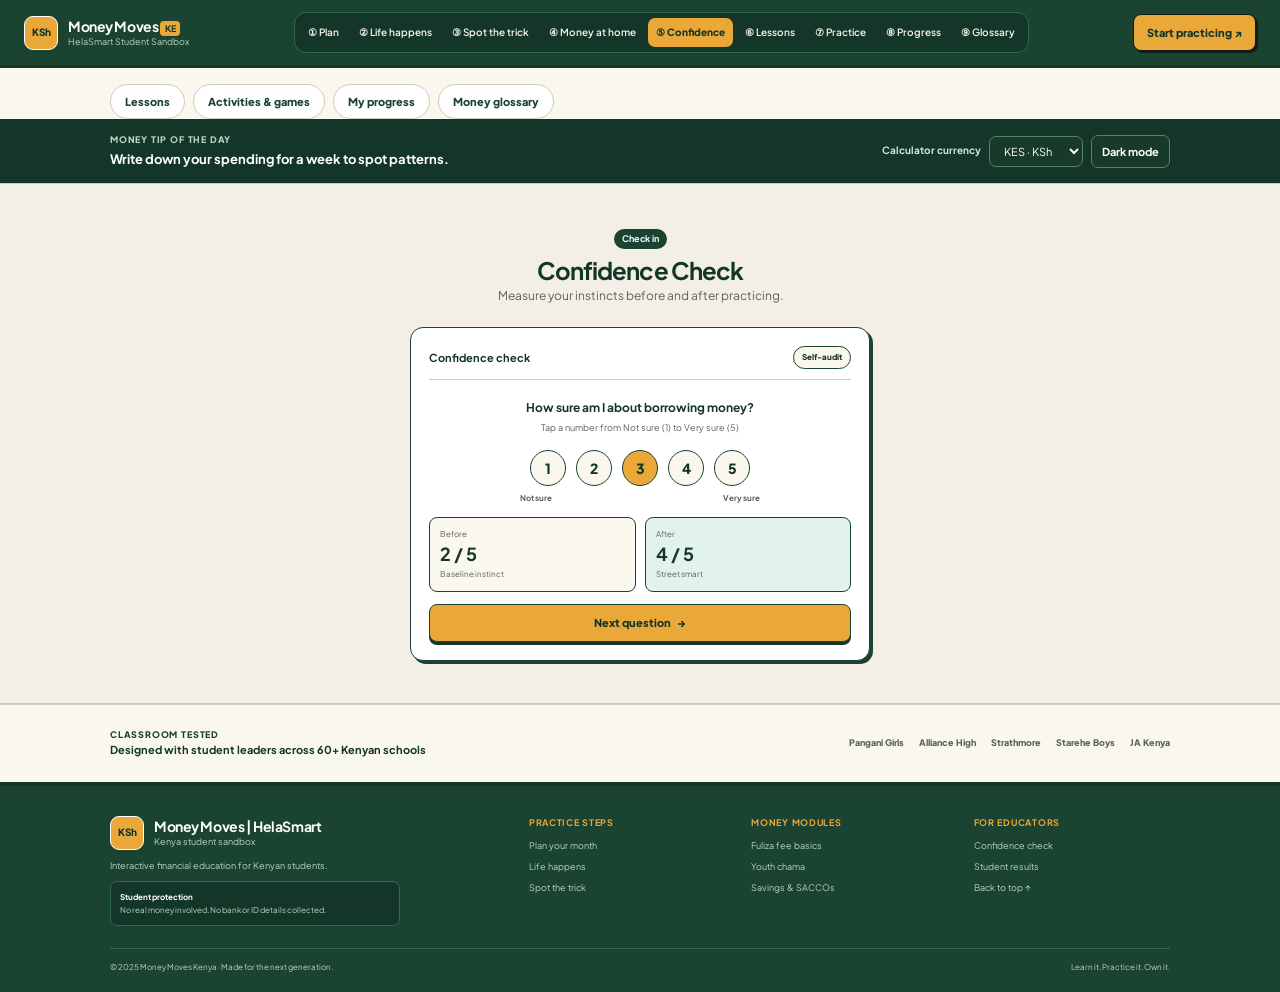
==== confidence.html @ cc59ba3f "Create dedicated Money Moves topic pages" ====
<!doctype html>
<html lang="en">
<head>
  <meta charset="utf-8">
  <meta name="viewport" content="width=device-width, initial-scale=1">
  <meta name="theme-color" content="#1b4332">
  <meta name="description" content="Practice real-life money choices in this friendly Kenyan student financial literacy sandbox.">
  <title>Confidence check | Money Moves Kenya</title>
  <link rel="preconnect" href="https://fonts.googleapis.com">
  <link rel="preconnect" href="https://fonts.gstatic.com" crossorigin>
  <link href="https://fonts.googleapis.com/css2?family=Plus+Jakarta+Sans:wght@400;500;600;700;800&display=swap" rel="stylesheet">
  <link rel="stylesheet" href="style.css">
  <script src="script.js" defer></script>
  <script src="learning.js" defer></script>
</head>
<body>
  <header class="site-header">
    <a class="brand" href="#top" aria-label="Money Moves home">
      <span class="brand-mark" aria-hidden="true">KSh</span>
      <span class="brand-copy"><strong>Money Moves <span class="country-tag">KE</span></strong><small>HelaSmart Student Sandbox</small></span>
    </a>
    <nav class="desktop-nav" aria-label="Main navigation">
      <a href="#plan-section">① Plan</a><a href="#life-happens">② Life happens</a><a href="#spot-the-trick">③ Spot the trick</a><a href="#money-at-home">④ Money at home</a><a href="#confidence-check">⑤ Confidence</a><a href="#learning-hub">⑥ Lessons</a><a href="#activities">⑦ Practice</a><a href="#progress-dashboard">⑧ Progress</a><a href="#glossary">⑨ Glossary</a>
    </nav>
    <a class="header-cta" href="#plan-section">Start practicing <span aria-hidden="true">↗</span></a>
  </header>

  <main id="top">
    <section class="hero section-shell">
      <div class="eyebrow"><span class="status-dot"></span> Money Moves · Kenya High School Edition</div>
      <h1>Learn money by practicing real <span>Kenyan situations.</span></h1>
      <p>No real money. No signup. Just street-tested financial instincts for Kenyan students.</p>
      <div class="quick-links">
        <a class="quick-link active" href="#plan-section"><span class="quick-icon">▤</span>Plan your month</a>
        <a class="quick-link" href="#life-happens"><span class="quick-icon">◉</span>Play a story</a>
        <a class="quick-link" href="#spot-the-trick"><span class="quick-icon">⌕</span>Spot the trick</a>
        <a class="quick-link" href="#money-at-home"><span class="quick-icon">⌂</span>Money at home</a>
        <a class="quick-link" href="#confidence-check"><span class="quick-icon">✓</span>Confidence check</a>
      </div>
      <p class="hero-footnote">Choose a topic to open its own page. Your learning tools are always one click away.</p>
    </section>

    <nav class="hub-nav" aria-label="Learning hub navigation"><a href="#learning-hub">Lessons</a><a href="#activities">Activities &amp; games</a><a href="#progress-dashboard">My progress</a><a href="#glossary">Money glossary</a></nav>
    <section class="learning-tools" aria-label="Learning tools">
      <div class="learning-tools-inner"><div class="daily-tip"><span class="kicker">Money tip of the day</span><strong id="daily-tip-text">A small plan today can make a surprise expense easier tomorrow.</strong></div><div class="tool-controls"><label for="currency-select">Calculator currency</label><select id="currency-select" aria-label="Calculator currency"><option value="KES">KES · KSh</option><option value="USD">USD · $</option><option value="EUR">EUR · €</option><option value="GBP">GBP · £</option><option value="TZS">TZS · TSh</option><option value="UGX">UGX · USh</option></select><button class="theme-toggle" id="theme-toggle" type="button" aria-pressed="false">Dark mode</button></div></div>
    </section>

    <section class="content-section" id="plan-section">
      <div class="section-wrap">
        <div class="section-heading split-heading"><div><span class="step-label">Step 1 &amp; 2</span><span class="kicker">Plan your month</span><h2>My Money Plan</h2><p>Split your starting cash before the month gets crazy.</p></div><span class="context-chip">Realistic Nairobi student pocket allowance</span></div>
        <div class="two-column">
          <div class="card budget-card">
            <div class="money-total"><div><label for="allowance">Step 1: My money</label><strong id="pocket-money-display">KSh 1,500</strong></div><span>Term pocket allowance</span></div>
            <div class="slider-heading"><strong>Step 2: Split it</strong><span>Adjust your Kenyan spend</span></div>
            <div class="budget-sliders">
              <div class="slider-row"><label for="slider-airtime">Airtime &amp; data <output id="val-airtime">KSh 300</output></label><input id="slider-airtime" data-label="airtime" type="range" min="50" max="600" step="50" value="300"></div>
              <div class="slider-row"><label for="slider-transport">Transport (matatu) <output id="val-transport">KSh 400</output></label><input id="slider-transport" data-label="transport" type="range" min="100" max="700" step="50" value="400"></div>
              <div class="slider-row"><label for="slider-food">Food &amp; tuckshop <output id="val-food">KSh 350</output></label><input id="slider-food" data-label="food" type="range" min="100" max="600" step="50" value="350"></div>
              <div class="slider-row savings-row"><label for="slider-savings">Savings (don't touch) <output id="val-savings">KSh 150</output></label><input id="slider-savings" data-label="savings" type="range" min="50" max="500" step="50" value="150"></div>
              <div class="slider-row"><label for="slider-giving">Giving &amp; sadaka <output id="val-giving">KSh 100</output></label><input id="slider-giving" data-label="giving" type="range" min="0" max="300" step="25" value="100"></div>
              <div class="slider-row"><label for="slider-wants">Wants &amp; squad chill <output id="val-wants">KSh 0</output></label><input id="slider-wants" data-label="wants" type="range" min="0" max="400" step="50" value="0"></div>
            </div>
            <div class="budget-footer"><div class="budget-summary"><span>Left unallocated</span><strong id="budget-left-pill" aria-live="polite">Left: KSh 200</strong></div><div class="progress-track" role="progressbar" aria-label="Pocket money allocated" aria-valuemin="0" aria-valuemax="100" aria-valuenow="87"><span id="budget-progress-bar"></span></div><a class="button button-primary full-width" href="#life-happens">Start the month <span aria-hidden="true">→</span></a></div>
          </div>
          <aside class="side-notes"><div class="note-card"><h3>Why students crash in week 3</h3><p>Matatu fare hikes, school surprises, and small mobile money fees can throw off your plans.</p><div class="rule-box"><strong>The 50 / 30 / 20 student rule</strong><p>50% needs · 30% wants · 20% savings</p></div></div><div class="alert-note"><strong>Reality check</strong><p>If your buffer reaches KSh 0, a lost ID or group project printout could mean borrowing from friends.</p></div></aside>
        </div>
      </div>
    </section>

    <section class="content-section section-tint" id="life-happens">
      <div class="section-wrap"><div class="section-heading split-heading"><div><span class="step-label">Step 3</span><span class="kicker">Make a choice</span><h2>Life happens! Interactive story</h2><p>Pick one and see how your budget changes.</p></div><span class="context-chip"><span class="status-dot"></span> Interactive branching scenario</span></div>
        <div class="two-column story-layout"><div class="card story-card"><div class="card-topline"><strong>Life happens!</strong><span class="mini-pill">Week 2 of term</span></div><div class="scenario"><span class="kicker">Sudden dilemma</span><p>“A friend asks to borrow KSh 300 for an urgent canteen bill.”</p></div><div class="choice-list"><button class="choice-button" data-choice="lend">Lend it from your pocket <span>→</span></button><button class="choice-button" data-choice="say_no">Say no and set a boundary <span>→</span></button><button class="choice-button" data-choice="fuliza">Borrow to lend it (Fuliza) <span>→</span></button></div><div class="budget-meter"><div><span>Budget left</span><strong id="dilemma-budget-txt">KSh 1,200</strong></div><div class="progress-track"><span id="dilemma-bar"></span></div><small>Choose an option to test the consequences.</small></div></div>
          <div class="story-side"><div class="card consequence-card" aria-live="polite"><h3 id="consequence-title">See what each choice costs</h3><p id="consequence-text">Tap one of the options to explore the financial and social reality of your choice.</p><div class="dashed-note"><strong>Kenyan reality breakdown</strong><p id="cost-details">Think about how lending affects your own plan, and whether borrowing could add fees.</p></div><div class="score-line"><span>Street wisdom score</span><strong id="choice-badge">Pending decision</strong></div></div><div class="case-note"><span class="kicker">Next case study · Form 4</span><p>Brian needs KSh 2,000 by Friday for revision mock books.</p><div class="tag-grid"><span>Fuliza overdraft</span><span>Digital loan app</span><span>Ask a friend</span><span class="tag-good">Ask the chama</span></div></div></div>
        </div>
      </div>
    </section>

    <section class="content-section" id="results"><div class="section-wrap narrow-wrap"><div class="section-heading centered"><span class="step-label">Keep going</span><h2>My Results</h2><p>Here is how your simulation month wrapped up.</p></div><div class="card results-card"><div class="saving-banner"><span class="kicker">End of month reserve</span><strong id="saved-total">You saved KSh 250</strong><small>Intact for a holiday or unexpected school gear!</small></div><div class="result-list"><div class="result-alert"><strong>⚠ Went over on transport</strong><span>+ KSh 100 spent</span></div><div class="result-tip">✦ Tip: Save first, then spend</div><div class="result-tip">✓ Tip: Check the cost before you borrow</div></div><button class="button button-primary full-width" id="try-again">Try again</button><a class="button button-secondary full-width" href="#spot-the-trick">Next: Spot the trick →</a></div></div></section>

    <section class="content-section section-tint" id="spot-the-trick"><div class="section-wrap narrow-wrap"><div class="section-heading centered"><span class="step-label">Stay sharp</span><h2>Spot the Trick</h2><p>Fake prizes and rogue loan messages can target anyone.</p></div><div class="card quiz-card"><div class="card-topline"><strong>Spot the trick</strong><span class="mini-pill dark-pill">Scam radar</span></div><div class="scenario scam-message"><span class="kicker">Incoming SMS / WhatsApp</span><p>“CONGRATULATIONS! You won KSh 50,000. Send KSh 500 facilitation fee to claim it.”</p></div><div class="binary-actions"><button class="button button-mint" data-scam-answer="real">Real</button><button class="button button-blush" data-scam-answer="fake">Fake</button></div><div class="dashed-note quiz-feedback" aria-live="polite"><strong>Red flags</strong><p id="scam-feedback-text">Legitimate promotions never ask you to send money first to receive a prize.</p></div><div class="score-line"><span>Radar proficiency</span><strong id="scam-score">Score: 3 / 5</strong></div></div></div></section>

    <section class="content-section" id="money-at-home"><div class="section-wrap narrow-wrap"><div class="section-heading centered"><span class="step-label">Learn together</span><h2>Money at Home</h2><p>Decode the financial tools Kenyan families use every day.</p></div><div class="card decoder-card"><div class="card-topline"><strong>Money at home</strong><span class="mini-pill green-pill">Knowledge vault</span></div><div class="decoder-tabs" role="tablist" aria-label="Money topics"><button class="decoder-tab active" role="tab" aria-selected="true" data-decoder="fuliza">Fuliza (overdraft)<span>⌄</span></button><button class="decoder-tab" role="tab" aria-selected="false" data-decoder="mpesa_go">M-Pesa Go (junior account)<span>›</span></button><button class="decoder-tab" role="tab" aria-selected="false" data-decoder="chama">Chama (table banking)<span>›</span></button><button class="decoder-tab" role="tab" aria-selected="false" data-decoder="sacco">SACCO (cooperative savings)<span>›</span></button></div><div class="dashed-note decoder-content" id="decoder-content" aria-live="polite"></div></div></div></section>

    <section class="content-section section-tint" id="confidence-check"><div class="section-wrap narrow-wrap"><div class="section-heading centered"><span class="step-label">Check in</span><h2>Confidence Check</h2><p>Measure your instincts before and after practicing.</p></div><div class="card confidence-card"><div class="card-topline"><strong>Confidence check</strong><span class="mini-pill">Self-audit</span></div><div class="confidence-prompt"><strong id="confidence-question">How sure am I about borrowing money?</strong><p>Tap a number from Not sure (1) to Very sure (5)</p></div><div class="confidence-scale" role="group" aria-label="Confidence from one to five"><div class="scale-buttons"> <button class="scale-button" data-confidence="1" aria-pressed="false">1</button><button class="scale-button" data-confidence="2" aria-pressed="false">2</button><button class="scale-button selected" data-confidence="3" aria-pressed="true">3</button><button class="scale-button" data-confidence="4" aria-pressed="false">4</button><button class="scale-button" data-confidence="5" aria-pressed="false">5</button></div><div class="scale-labels"><span>Not sure</span><span>Very sure</span></div></div><div class="score-cards"><div><span>Before</span><strong>2 / 5</strong><small>Baseline instinct</small></div><div class="after-score"><span>After</span><strong id="after-score">4 / 5</strong><small>Street smart</small></div></div><button class="button button-primary full-width" id="next-question">Next question <span aria-hidden="true">→</span></button></div></div></section>

    <section class="content-section learning-section" id="learning-hub"><div class="section-wrap"><div class="section-heading split-heading"><div><span class="step-label">Learn at your pace</span><span class="kicker">Interactive lessons</span><h2>Money Moves Learning Hub</h2><p>Short lessons, quick checks, and practical examples for everyday money choices.</p></div><span class="context-chip" id="lesson-completion-summary">0 of 9 lessons completed</span></div><div class="lesson-layout"><aside class="lesson-list" id="lesson-list" aria-label="Choose a lesson"></aside><div class="card lesson-player" id="lesson-player"><div class="lesson-player-top"><div><span class="kicker" id="lesson-category">Lesson 1</span><h3 id="lesson-title">Budgeting Basics</h3></div><span class="slide-counter" id="slide-counter">1 of 8</span></div><div class="progress-track lesson-progress" role="progressbar" aria-label="Lesson progress" aria-valuemin="0" aria-valuemax="100" aria-valuenow="12"><span id="lesson-progress-bar"></span></div><article class="lesson-slide" aria-live="polite"><span class="lesson-illustration" id="lesson-icon" aria-hidden="true">01</span><h4 id="slide-heading">Give every shilling a job</h4><p id="slide-copy"></p><div class="mini-question" id="mini-question" hidden><strong id="mini-question-text"></strong><div id="mini-question-options"></div><p id="mini-question-feedback" aria-live="polite"></p></div></article><div class="lesson-controls"><button class="button button-secondary" id="lesson-back" type="button">← Back</button><span class="keyboard-hint">Tip: arrow keys move slides</span><button class="button button-primary" id="lesson-next" type="button">Next →</button></div><div class="quiz-panel" id="lesson-quiz" hidden><span class="kicker">Lesson check</span><h4 id="quiz-title">Quick quiz</h4><div id="quiz-body"></div><button class="button button-primary full-width" id="quiz-retry" type="button" hidden>Try again</button></div></div></div></div></section>

    <section class="content-section section-tint" id="activities"><div class="section-wrap"><div class="section-heading split-heading"><div><span class="step-label">Practice by doing</span><span class="kicker">Activities &amp; games</span><h2>Make money concepts stick</h2><p>Try the tools, play through choices, and see how small decisions add up.</p></div><span class="context-chip" id="activity-count">0 activities finished</span></div><div class="activities-grid">
      <article class="card activity-card" data-activity="budget-builder"><div class="activity-heading"><span class="activity-icon">01</span><div><span class="kicker">Plan it</span><h3>Budget Builder</h3></div></div><label class="field-label" for="monthly-income">Monthly income</label><input class="text-field" id="monthly-income" type="number" min="0" max="100000000" value="30000" inputmode="decimal"><div class="builder-layout"><div class="builder-sliders"><label class="activity-range">Rent <output id="builder-rent-value"></output><input type="range" min="0" max="20000" step="500" value="10000" data-budget="rent"></label><label class="activity-range">Food <output id="builder-food-value"></output><input type="range" min="0" max="12000" step="250" value="6000" data-budget="food"></label><label class="activity-range">Transport <output id="builder-transport-value"></output><input type="range" min="0" max="8000" step="250" value="3000" data-budget="transport"></label><label class="activity-range">Savings <output id="builder-savings-value"></output><input type="range" min="0" max="10000" step="250" value="4000" data-budget="savings"></label><label class="activity-range">Fun <output id="builder-fun-value"></output><input type="range" min="0" max="8000" step="250" value="2000" data-budget="fun"></label></div><div class="pie-wrap"><div class="pie-chart" id="budget-pie" role="img" aria-label="Budget allocation pie chart"></div><strong id="budget-remaining">Remaining: KSh 5,000</strong><small id="budget-chart-caption">Your monthly budget</small></div></div><button class="button button-secondary mark-activity" type="button">Finish activity</button></article>
      <article class="card activity-card" data-activity="goal-planner"><div class="activity-heading"><span class="activity-icon">02</span><div><span class="kicker">Build a habit</span><h3>Savings Goal Planner</h3></div></div><label class="field-label" for="goal-name">What are you saving for?</label><input class="text-field" id="goal-name" maxlength="50" value="A new laptop"><label class="field-label" for="goal-amount">Goal amount (<span data-currency-code>KES</span>)</label><input class="text-field currency-input" id="goal-amount" type="number" min="1" value="60000"><label class="field-label" for="goal-monthly">Save each month (<span data-currency-code>KES</span>)</label><input class="text-field currency-input" id="goal-monthly" type="number" min="1" value="5000"><label class="field-label" for="goal-saved">Already saved (<span data-currency-code>KES</span>)</label><input class="text-field currency-input" id="goal-saved" type="number" min="0" value="0"><div class="goal-result" aria-live="polite"><strong id="goal-time">12 months</strong><span id="goal-date">You can reach this goal with a steady plan.</span><div class="progress-track" role="progressbar" aria-label="Savings goal progress" aria-valuemin="0" aria-valuemax="100" aria-valuenow="0"><span id="goal-progress"></span></div></div><button class="button button-secondary mark-activity" type="button">Finish activity</button></article>
      <article class="card activity-card" data-activity="interest-calculator"><div class="activity-heading"><span class="activity-icon">03</span><div><span class="kicker">See growth</span><h3>Compound Interest</h3></div></div><label class="activity-range">Starting amount <output id="interest-start-value"></output><input type="range" min="0" max="100000" step="1000" value="10000" data-interest="start"></label><label class="activity-range">Monthly contribution <output id="interest-monthly-value"></output><input type="range" min="0" max="20000" step="500" value="2000" data-interest="monthly"></label><label class="activity-range">Annual interest rate <output id="interest-rate-value"></output><input type="range" min="0" max="20" step="0.5" value="6" data-interest="rate"></label><label class="activity-range">Years <output id="interest-years-value"></output><input type="range" min="1" max="40" step="1" value="10" data-interest="years"></label><div class="chart-summary"><span>Estimated future value</span><strong id="interest-total"></strong></div><svg class="growth-chart" id="growth-chart" viewBox="0 0 360 140" role="img" aria-label="Projected savings growth chart"><polyline id="growth-line" points="" fill="none" stroke="currentColor" stroke-width="4" stroke-linecap="round" stroke-linejoin="round"></polyline></svg><button class="button button-secondary mark-activity" type="button">Finish activity</button></article>
      <article class="card activity-card" data-activity="debt-simulator"><div class="activity-heading"><span class="activity-icon">04</span><div><span class="kicker">Compare plans</span><h3>Debt Payoff Simulator</h3></div></div><label class="field-label" for="debt-balance">Debt balance (<span data-currency-code>KES</span>)</label><input class="text-field" id="debt-balance" type="number" min="1" value="50000"><label class="activity-range">Annual interest rate <output id="debt-rate-value">18%</output><input type="range" id="debt-rate" min="0" max="50" step="1" value="18"></label><label class="field-label" for="debt-minimum">Monthly minimum payment (<span data-currency-code>KES</span>)</label><input class="text-field" id="debt-minimum" type="number" min="1" value="3000"><label class="activity-range">Extra payment <output id="debt-extra-value"></output><input type="range" id="debt-extra" min="0" max="10000" step="250" value="2000"></label><div class="comparison-box" id="debt-comparison" aria-live="polite"></div><button class="button button-secondary mark-activity" type="button">Finish activity</button></article>
      <article class="card activity-card" data-activity="sorting-game"><div class="activity-heading"><span class="activity-icon">05</span><div><span class="kicker">Sort it out</span><h3>Needs vs Wants</h3></div></div><p class="activity-instructions">Tap an item, then choose a category. You can also drag an item.</p><div class="sorting-items" id="sorting-items"></div><div class="sort-buckets"><div class="sort-bucket" data-sort-bucket="needs" tabindex="0"><strong>Needs</strong><span>Essentials</span></div><div class="sort-bucket" data-sort-bucket="wants" tabindex="0"><strong>Wants</strong><span>Nice to have</span></div></div><div class="sort-feedback" id="sort-feedback" aria-live="polite">Sorted: 0 / 8 · Score: 0</div><button class="button button-secondary mark-activity" type="button">Finish activity</button></article>
      <article class="card activity-card" data-activity="scam-game"><div class="activity-heading"><span class="activity-icon">06</span><div><span class="kicker">Think twice</span><h3>Spot the Scam</h3></div></div><div class="scam-game-message"><span class="kicker" id="scam-game-channel">Text message</span><p id="scam-game-text"></p></div><div class="binary-actions"><button class="button button-blush" data-scam-game="scam" type="button">Scam</button><button class="button button-mint" data-scam-game="safe" type="button">Safe</button></div><p class="game-feedback" id="scam-game-feedback" aria-live="polite"></p><div class="score-line"><span>Messages reviewed</span><strong id="scam-game-score">0 / 5</strong></div><button class="button button-secondary mark-activity" type="button">Finish activity</button></article>
      <article class="card activity-card" data-activity="money-choices"><div class="activity-heading"><span class="activity-icon">07</span><div><span class="kicker">Choose your path</span><h3>Money Choices</h3></div></div><div class="choice-scenario"><span class="kicker" id="money-choice-step">Scenario 1 of 3</span><p id="money-choice-story"></p></div><div class="choice-list" id="money-choice-options"></div><p class="game-feedback" id="money-choice-feedback" aria-live="polite"></p><div class="score-line"><span>Practice balance</span><strong id="money-choice-balance"></strong></div><button class="button button-secondary mark-activity" type="button">Finish activity</button></article>
      <article class="card activity-card flashcard-card" data-activity="flashcards"><div class="activity-heading"><span class="activity-icon">08</span><div><span class="kicker">Remember the words</span><h3>Money Flashcards</h3></div></div><button class="flashcard" id="flashcard" type="button" aria-label="Flip flashcard"><span id="flashcard-term">Budget</span><small id="flashcard-hint">Tap to reveal the meaning</small></button><div class="flashcard-controls"><button class="button button-secondary" id="flashcard-back" type="button">← Previous</button><span id="flashcard-count">1 / 8</span><button class="button button-secondary" id="flashcard-next" type="button">Next →</button></div><button class="button button-secondary mark-activity" type="button">Finish activity</button></article>
    </div></div></section>

    <section class="content-section" id="progress-dashboard"><div class="section-wrap"><div class="section-heading split-heading"><div><span class="step-label">Your journey</span><span class="kicker">My progress</span><h2>Every smart move counts</h2><p>Your learning milestones are saved on this device.</p></div><button class="button button-secondary" type="button" id="reset-progress">Reset progress</button></div><div class="progress-dashboard"><article class="card progress-overview"><span class="kicker">Current level</span><strong class="level-title" id="level-title">Money Starter</strong><div class="xp-line"><span id="xp-total">0 XP</span><span id="xp-next">100 XP to next level</span></div><div class="progress-track"><span id="xp-progress"></span></div><div class="streak-card"><strong id="streak-count">0 days</strong><span>Daily learning streak</span></div></article><article class="card progress-list-card"><h3>Completed lessons</h3><div id="completed-lessons" class="progress-list"><p>Finish a lesson quiz to see it here.</p></div></article><article class="card progress-list-card"><h3>Badges earned</h3><div id="earned-badges" class="badge-list"><p>Complete an activity to earn your first badge.</p></div></article><article class="card progress-list-card"><h3>Quiz scores &amp; activities</h3><div id="progress-details" class="progress-list"><p>Your quiz scores and finished activities will appear here.</p></div></article></div></div></section>

    <section class="content-section section-tint" id="glossary"><div class="section-wrap narrow-wrap"><div class="section-heading centered"><span class="step-label">Look it up</span><h2>Money Glossary</h2><p>Simple explanations for common money words.</p></div><div class="card glossary-card"><label class="field-label" for="glossary-search">Search terms</label><input class="text-field" type="search" id="glossary-search" placeholder="Try “interest” or “inflation”" autocomplete="off"><div class="glossary-results" id="glossary-results" aria-live="polite"></div></div></div></section>

    <section class="classroom-strip"><div><span class="kicker">Classroom tested</span><strong>Designed with student leaders across 60+ Kenyan schools</strong></div><div class="school-list"><span>Pangani Girls</span><span>Alliance High</span><span>Strathmore</span><span>Starehe Boys</span><span>JA Kenya</span></div></section>
  </main>
  <footer class="site-footer"><div class="footer-grid"><div class="footer-brand"><a class="brand" href="#top"><span class="brand-mark">KSh</span><span class="brand-copy"><strong>Money Moves | HelaSmart</strong><small>Kenya student sandbox</small></span></a><p>Interactive financial education for Kenyan students.</p><div class="disclaimer"><strong>Student protection</strong><br>No real money involved. No bank or ID details collected.</div></div><div><h3>Practice steps</h3><a href="#plan-section">Plan your month</a><a href="#life-happens">Life happens</a><a href="#spot-the-trick">Spot the trick</a></div><div><h3>Money modules</h3><a href="#money-at-home">Fuliza fee basics</a><a href="#money-at-home">Youth chama</a><a href="#money-at-home">Savings &amp; SACCOs</a></div><div><h3>For educators</h3><a href="#confidence-check">Confidence check</a><a href="#results">Student results</a><a href="#top">Back to top ↑</a></div></div><div class="footer-bottom"><span>© 2025 Money Moves Kenya · Made for the next generation.</span><span>Learn it. Practice it. Own it.</span></div></footer>
</body>
</html>
---- style.css ----
:root{--paper:#faf7ee;--paper-deep:#f3efe6;--card:#fff;--forest:#1b4332;--forest-dark:#143628;--green-light:#a5d0b9;--amber:#eaa838;--amber-dark:#d89528;--mint:#e2f3eb;--mint-ink:#1b704c;--blush:#fce6e3;--blush-ink:#93000a;--ink:#1b2a20;--muted:#58645b;--line:#d3c9b8;--font:'Plus Jakarta Sans',Arial,sans-serif}*{box-sizing:border-box}html{scroll-behavior:smooth;scroll-padding-top:86px}body{margin:0;background:var(--paper);color:var(--ink);font-family:var(--font);font-size:14px;line-height:1.55}button,input{font:inherit}button,a{-webkit-tap-highlight-color:transparent}a{color:inherit;text-decoration:none}.site-header{height:68px;background:var(--forest);color:#fff;border-bottom:3px solid var(--forest-dark);display:flex;align-items:center;justify-content:space-between;gap:20px;padding:0 max(24px,calc((100vw - 1240px)/2));position:sticky;top:0;z-index:10}.brand{display:flex;align-items:center;gap:10px;min-width:max-content}.brand-mark{width:34px;height:34px;display:grid;place-items:center;background:var(--amber);color:var(--forest-dark);border:1.5px solid #fff;border-radius:9px;font-size:10px;font-weight:800}.brand-copy{display:grid;line-height:1.25}.brand-copy strong{font-size:14px;letter-spacing:-.03em}.brand-copy small{font-size:9px;color:#b6d5c2}.country-tag{background:var(--amber);color:var(--forest-dark);padding:2px 5px;border-radius:4px;font-size:9px}.desktop-nav{display:flex;align-items:center;gap:4px;padding:5px;background:#143628;border:1px solid #2d6a4f;border-radius:12px}.desktop-nav a{font-size:10px;font-weight:600;padding:7px 8px;border-radius:7px;color:#f5f2eb}.desktop-nav a:hover{background:#2d6a4f}.header-cta{background:var(--amber);color:var(--forest-dark);border:1.5px solid #101d16;border-radius:8px;padding:9px 13px;font-size:11px;font-weight:800;box-shadow:2px 2px 0 #101d16}.header-cta:hover,.button-primary:hover{background:var(--amber-dark)}.section-shell,.section-wrap{width:min(100% - 40px,1060px);margin-inline:auto}.hero{padding:40px 0 36px;text-align:center;border-bottom:1px solid var(--line)}.eyebrow,.context-chip{display:inline-flex;align-items:center;gap:7px;border:1px solid var(--forest);border-radius:99px;background:var(--mint);color:var(--forest);font-size:10px;font-weight:700;padding:6px 12px}.status-dot{width:7px;height:7px;border-radius:50%;background:#6a9e7c;box-shadow:0 0 0 3px #d2e6d9}.hero h1{max-width:760px;margin:18px auto 8px;color:var(--forest-dark);font-size:clamp(30px,4.8vw,50px);line-height:1.1;letter-spacing:-.055em}.hero h1 span{text-decoration:underline;text-decoration-color:var(--amber);text-decoration-thickness:4px;text-underline-offset:5px}.hero>p{max-width:550px;margin:0 auto;color:var(--muted);font-size:13px}.quick-links{display:grid;grid-template-columns:repeat(4,1fr);gap:12px;max-width:730px;margin:25px auto 12px}.quick-link{min-height:86px;background:#fff;border:1.5px solid var(--forest);border-radius:10px;box-shadow:3px 3px 0 var(--forest);display:flex;flex-direction:column;align-items:center;justify-content:center;gap:6px;color:var(--forest);font-size:12px;font-weight:700;transition:transform .15s,background .15s}.quick-link:hover{transform:translateY(-2px);background:#fffaf0}.quick-link.active{background:var(--amber);color:var(--forest-dark)}.quick-icon{font-size:18px}.hero .hero-footnote{font-size:10px}.content-section{padding:42px 0;background:var(--paper)}.section-tint{background:var(--paper-deep);border-block:1px solid var(--line)}.section-heading{margin-bottom:22px}.section-heading h2{margin:3px 0 2px;color:var(--forest-dark);font-size:24px;line-height:1.2;letter-spacing:-.04em}.section-heading p{margin:0;color:var(--muted);font-size:12px}.split-heading{display:flex;align-items:center;justify-content:space-between;gap:20px;padding-bottom:15px;border-bottom:1px solid var(--line)}.step-label{display:inline-block;padding:3px 8px;border-radius:99px;background:var(--forest);color:white;font-size:9px;font-weight:700;margin-right:8px}.kicker{font-size:9px;font-weight:800;text-transform:uppercase;letter-spacing:.09em;color:var(--forest)}.context-chip{font-size:9px;box-shadow:2px 2px 0 var(--forest)}.two-column{display:grid;grid-template-columns:minmax(0,1.2fr) minmax(260px,.8fr);gap:24px;align-items:start}.card{background:var(--card);border:1.5px solid var(--forest);border-radius:13px;padding:20px;box-shadow:3px 3px 0 var(--forest)}.budget-card{padding:20px}.money-total{display:flex;align-items:center;justify-content:space-between;padding:11px 12px;background:var(--paper);border:1.5px solid var(--forest);border-radius:9px}.money-total>div{display:grid}.money-total label,.slider-heading strong{font-size:9px;letter-spacing:.06em;text-transform:uppercase;font-weight:800;color:var(--muted)}.money-total strong{font-size:19px;color:var(--forest-dark)}.money-total>span,.mini-pill{padding:4px 8px;border-radius:99px;background:var(--amber);border:1px solid var(--forest);font-size:8px;font-weight:800;color:var(--forest-dark)}.slider-heading{display:flex;align-items:center;justify-content:space-between;margin:17px 0 8px}.slider-heading span{font-size:10px;color:var(--muted)}.budget-sliders{display:grid;gap:6px}.slider-row{padding:8px 10px 5px;border:1px solid var(--line);background:#fffdfa;border-radius:7px}.slider-row label{display:flex;align-items:center;justify-content:space-between;gap:8px;font-size:10px;font-weight:700;color:var(--forest-dark)}.slider-row output{font-size:10px;font-weight:800;white-space:nowrap}.slider-row input{display:block;width:100%;height:14px;margin:2px 0 0;appearance:none;background:transparent;cursor:pointer}.slider-row input::-webkit-slider-runnable-track{height:4px;border-radius:5px;background:var(--line)}.slider-row input::-moz-range-track{height:4px;border-radius:5px;background:var(--line)}.slider-row input::-webkit-slider-thumb{appearance:none;width:13px;height:13px;margin-top:-5px;border-radius:50%;background:var(--amber);border:1.5px solid var(--forest)}.slider-row input::-moz-range-thumb{width:11px;height:11px;border-radius:50%;background:var(--amber);border:1.5px solid var(--forest)}.savings-row{background:var(--mint);border-color:var(--forest)}.budget-footer{border-top:1.5px solid var(--forest);margin-top:13px;padding-top:10px;display:grid;gap:9px}.budget-summary,.budget-meter>div,.score-line{display:flex;justify-content:space-between;align-items:center;gap:10px}.budget-summary{font-size:10px;font-weight:700}.budget-summary strong{background:var(--mint);border:1px solid var(--forest);border-radius:7px;padding:4px 8px;font-size:12px;color:var(--forest)}.budget-summary strong.deficit{background:var(--blush);border-color:#eaa198;color:var(--blush-ink)}.progress-track{height:10px;background:#eeeae1;border:1px solid var(--forest);border-radius:99px;padding:1px;overflow:hidden}.progress-track span{display:block;width:86.7%;height:100%;background:var(--forest);border-radius:99px;transition:width .2s}.progress-track span.over{background:#bb3c38}.button{min-height:38px;display:inline-flex;align-items:center;justify-content:center;gap:6px;padding:9px 14px;border:1.5px solid var(--forest);border-radius:8px;font-weight:800;font-size:11px;cursor:pointer;transition:transform .15s,background .15s}.button:active,.choice-button:active{transform:translateY(2px)}.button-primary{background:var(--amber);color:var(--forest-dark);box-shadow:0 3px 0 var(--forest-dark)}.button-secondary{background:#fff;color:var(--forest)}.full-width{width:100%}.side-notes,.story-side{display:grid;gap:13px}.note-card,.alert-note,.case-note{padding:16px;border:1px solid var(--line);border-radius:11px;background:#fff}.note-card h3,.consequence-card h3{margin:0 0 6px;color:var(--forest-dark);font-size:13px}.note-card p,.alert-note p,.consequence-card>p{margin:0;color:var(--muted);font-size:10px;line-height:1.6}.rule-box{margin-top:12px;padding:10px;background:var(--paper);border:1px solid var(--line);border-radius:8px}.rule-box strong{font-size:9px;color:var(--forest)}.rule-box p{margin:4px 0 0;font-size:9px}.alert-note{background:var(--blush);border-color:#eaa198}.alert-note strong{font-size:9px;text-transform:uppercase;color:var(--blush-ink)}.alert-note p{margin-top:4px;color:var(--blush-ink)}.story-layout{grid-template-columns:1fr 1fr}.story-card{display:grid;gap:14px}.card-topline{display:flex;align-items:center;justify-content:space-between;padding-bottom:10px;border-bottom:1px solid var(--line);font-size:11px;color:var(--forest-dark)}.mini-pill{background:var(--paper);font-size:8px}.dark-pill{background:var(--forest);color:white}.green-pill{background:var(--mint)}.scenario{padding:16px;background:var(--paper);border:1.5px solid var(--forest);border-radius:9px;text-align:center}.scenario p{margin:7px 0 0;color:var(--forest-dark);font-size:16px;line-height:1.4;font-weight:800}.choice-list{display:grid;gap:7px}.choice-button{min-height:40px;display:flex;align-items:center;justify-content:space-between;gap:12px;text-align:left;padding:9px 12px;background:var(--paper);border:1.5px solid var(--forest);border-radius:8px;color:var(--forest-dark);font-size:10px;font-weight:700;cursor:pointer}.choice-button:hover,.choice-button.chosen{background:var(--amber)}.choice-button span{font-size:15px}.budget-meter{padding:11px;background:var(--paper);border:1px solid var(--line);border-radius:8px}.budget-meter>div{font-size:9px;font-weight:700;color:var(--forest)}.budget-meter strong{font-size:12px}.budget-meter .progress-track{margin:7px 0}.budget-meter small{font-size:9px;color:var(--muted)}.story-side{align-content:start}.consequence-card h3{font-size:15px}.consequence-card>p{font-size:10px}.dashed-note{padding:12px;border:1.5px dashed var(--forest);border-radius:8px;background:#fffbf2}.dashed-note strong{display:block;color:var(--forest);font-size:9px;text-transform:uppercase;letter-spacing:.04em}.dashed-note p{margin:6px 0 0;color:var(--muted);font-size:10px;line-height:1.55}.score-line{padding-top:10px;border-top:1px solid var(--line);font-size:9px;color:var(--muted)}.score-line strong{padding:4px 8px;border:1px solid var(--forest);border-radius:99px;background:var(--mint);color:var(--forest);font-size:9px}.case-note{background:var(--paper);border-color:var(--forest)}.case-note>p{margin:7px 0;font-size:11px;font-weight:700;color:var(--forest-dark)}.tag-grid{display:grid;grid-template-columns:1fr 1fr;gap:6px}.tag-grid span{padding:6px 4px;background:#fff;border:1px solid var(--line);border-radius:6px;text-align:center;font-size:8px;font-weight:700}.tag-grid .tag-good{background:var(--mint);border-color:var(--forest);color:var(--forest)}.narrow-wrap{max-width:620px}.centered{text-align:center}.centered .step-label{margin-right:0}.centered h2{margin-top:7px}.results-card,.quiz-card,.decoder-card,.confidence-card{max-width:460px;margin-inline:auto;padding:18px;display:grid;gap:12px}.saving-banner{padding:14px 10px;background:var(--mint);border:1.5px solid var(--forest);border-radius:9px;text-align:center;display:grid;gap:3px}.saving-banner strong{font-size:21px;color:var(--forest-dark)}.saving-banner small{font-size:9px;color:var(--mint-ink)}.result-list{display:grid;gap:7px}.result-alert,.result-tip{min-height:34px;padding:8px 10px;border:1px solid var(--forest);border-radius:7px;display:flex;align-items:center;justify-content:space-between;gap:8px;font-size:9px;font-weight:700}.result-alert{background:var(--blush);border-color:#eaa198;color:var(--blush-ink)}.result-alert span{padding:3px 6px;background:#fff;border-radius:99px;font-size:8px}.result-tip{background:var(--paper);color:var(--forest-dark)}.quiz-card .scenario p{font-size:14px}.binary-actions{display:grid;grid-template-columns:1fr 1fr;gap:9px}.button-mint{background:var(--mint);color:var(--mint-ink)}.button-blush{background:var(--blush);color:var(--blush-ink)}.quiz-feedback p{font-weight:600}.decoder-card{max-width:550px}.decoder-tabs{display:grid;gap:7px}.decoder-tab{width:100%;min-height:39px;padding:8px 11px;display:flex;align-items:center;justify-content:space-between;gap:10px;text-align:left;background:var(--paper);border:1.5px solid var(--forest);border-radius:7px;color:var(--forest-dark);font-size:10px;font-weight:700;cursor:pointer}.decoder-tab.active{background:var(--amber);box-shadow:2px 2px 0 var(--forest)}.decoder-content{display:grid;gap:7px}.decoder-content>strong{font-size:15px;color:var(--forest-dark)}.decoder-content p{margin:0;font-size:10px;color:var(--muted);line-height:1.55}.decoder-content .ask-parent{padding:8px;background:#fff;border:1px solid var(--line);border-radius:6px;color:var(--forest);font-weight:700}.confidence-card{max-width:460px}.confidence-prompt{text-align:center;padding:4px}.confidence-prompt strong{font-size:12px;color:var(--forest-dark)}.confidence-prompt p{margin:3px 0 0;font-size:9px;color:var(--muted)}.scale-buttons{display:flex;justify-content:center;gap:10px}.scale-button{width:36px;height:36px;border:1.5px solid var(--forest);border-radius:50%;background:var(--paper);font-weight:800;color:var(--forest-dark);cursor:pointer}.scale-button.selected,.scale-button:hover{background:var(--amber)}.scale-labels{max-width:240px;margin:6px auto 0;display:flex;justify-content:space-between;font-size:8px;font-weight:700;color:var(--muted)}.score-cards{display:grid;grid-template-columns:1fr 1fr;gap:9px}.score-cards>div{padding:10px;background:var(--paper);border:1px solid var(--forest);border-radius:8px;display:grid;text-align:left}.score-cards .after-score{background:var(--mint)}.score-cards span,.score-cards small{font-size:8px;color:var(--muted)}.score-cards strong{font-size:18px;color:var(--forest-dark)}.classroom-strip{padding:23px max(24px,calc((100vw - 1060px)/2));border-top:1px solid var(--line);display:flex;justify-content:space-between;align-items:center;gap:18px}.classroom-strip>div:first-child{display:grid}.classroom-strip>div:first-child strong{font-size:11px;color:var(--forest-dark)}.school-list{display:flex;flex-wrap:wrap;justify-content:flex-end;gap:15px;color:var(--muted);font-size:9px;font-weight:800}.site-footer{padding:30px max(24px,calc((100vw - 1060px)/2)) 18px;background:var(--forest);border-top:4px solid var(--forest-dark);color:#fff}.footer-grid{display:grid;grid-template-columns:2fr 1fr 1fr 1fr;gap:26px;padding-bottom:22px}.footer-grid>div:not(:first-child){display:flex;flex-direction:column;gap:7px}.footer-grid h3{margin:0 0 3px;color:var(--amber);font-size:9px;text-transform:uppercase;letter-spacing:.08em}.footer-grid a:not(.brand){font-size:9px;color:#b6d5c2}.footer-grid a:hover{color:#fff}.footer-brand>p{max-width:260px;color:#b6d5c2;font-size:9px}.disclaimer{max-width:290px;padding:9px;background:var(--forest-dark);border:1px solid #2d6a4f;border-radius:7px;color:#b6d5c2;font-size:8px}.disclaimer strong{color:white}.footer-bottom{padding-top:12px;border-top:1px solid #2d6a4f;display:flex;justify-content:space-between;gap:12px;color:#b6d5c2;font-size:8px}button:focus-visible,a:focus-visible,input:focus-visible{outline:3px solid #b76e00;outline-offset:3px} @media(max-width:900px){.desktop-nav{display:none}.two-column{grid-template-columns:1fr 1fr}.site-header{padding-inline:20px}.footer-grid{grid-template-columns:2fr 1fr 1fr}.footer-grid>div:last-child{display:none}}@media(max-width:640px){.site-header{height:60px;padding-inline:15px}.brand-copy strong{font-size:12px}.brand-copy small{font-size:8px}.header-cta{padding:7px 9px;font-size:9px}.section-shell,.section-wrap{width:min(100% - 30px,500px)}.hero{padding:34px 0 27px}.hero h1{font-size:32px}.hero>p{max-width:350px;font-size:11px}.quick-links{grid-template-columns:repeat(2,1fr);gap:9px;margin-top:19px}.quick-link{min-height:69px;font-size:10px}.quick-icon{font-size:16px}.content-section{padding:30px 0}.section-heading h2{font-size:21px}.split-heading{align-items:flex-start;flex-direction:column;gap:10px}.context-chip{align-self:flex-start}.two-column,.story-layout{grid-template-columns:1fr;gap:14px}.card{padding:14px;border-radius:11px}.budget-card{padding:14px}.money-total strong{font-size:17px}.slider-row label{font-size:9px}.side-notes{grid-template-columns:1fr}.story-side{gap:12px}.scenario p{font-size:15px}.classroom-strip{padding:19px 15px;align-items:flex-start;flex-direction:column}.school-list{justify-content:flex-start;gap:10px}.footer-grid{grid-template-columns:1fr 1fr;gap:20px}.footer-brand{grid-column:1/-1}.footer-grid>div:last-child{display:flex}.site-footer{padding:25px 16px 14px}.footer-bottom{flex-direction:column}.results-card,.quiz-card,.decoder-card,.confidence-card{padding:14px}.school-list span{font-size:8px}}@media(prefers-reduced-motion:reduce){html{scroll-behavior:auto}*,*::before,*::after{transition:none!important;animation:none!important}}

/* Learning hub additions use the existing Money Moves palette and type scale. */
.learning-tools{background:var(--forest-dark);color:#fff;padding:14px 20px}.learning-tools-inner{width:min(100%,1060px);margin:auto;display:flex;align-items:center;justify-content:space-between;gap:20px}.daily-tip{display:grid;gap:2px;max-width:560px}.daily-tip .kicker{color:#b6d5c2}.daily-tip strong{font-size:13px}.tool-controls{display:flex;align-items:center;gap:8px;flex-wrap:wrap}.tool-controls label{font-size:10px;font-weight:700;color:#d5e6dc}.tool-controls select,.theme-toggle{border:1px solid #59816d;border-radius:7px;padding:7px 10px;background:#173a2b;color:#fff;font:inherit;font-size:11px}.theme-toggle{cursor:pointer;font-weight:700}.hub-nav{width:min(100% - 40px,1060px);margin:16px auto 0;display:flex;gap:8px;overflow-x:auto;scrollbar-width:thin}.hub-nav a{white-space:nowrap;border:1px solid var(--line);border-radius:999px;background:var(--card);padding:8px 14px;color:var(--forest);font-size:11px;font-weight:800}.hub-nav a:hover,.hub-nav a:focus-visible{background:var(--mint);outline:2px solid var(--forest);outline-offset:2px}.learning-section{padding-top:35px}.lesson-layout{display:grid;grid-template-columns:260px minmax(0,1fr);gap:16px;align-items:start}.lesson-list{display:grid;gap:7px;max-height:640px;overflow:auto;padding:2px}.lesson-choice{display:flex;align-items:center;gap:10px;width:100%;padding:11px 12px;border:1px solid var(--line);border-radius:9px;background:var(--card);color:var(--ink);text-align:left;font-size:11px;font-weight:700;cursor:pointer}.lesson-choice:hover,.lesson-choice[aria-current="true"]{border-color:var(--forest);background:var(--mint)}.lesson-choice-number,.activity-icon{display:grid;place-items:center;flex:0 0 28px;width:28px;height:28px;border-radius:8px;background:var(--forest);color:#fff;font-size:10px;font-weight:800}.lesson-done-mark{margin-left:auto;color:var(--mint-ink);opacity:0}.lesson-choice.completed .lesson-done-mark{opacity:1}.lesson-player{padding:24px;min-height:460px}.lesson-player-top{display:flex;align-items:flex-start;justify-content:space-between;gap:12px}.lesson-player h3{font-size:21px;margin:2px 0 12px;color:var(--forest)}.slide-counter{font-size:11px;font-weight:800;color:var(--muted);white-space:nowrap}.lesson-progress{height:8px;margin:3px 0 22px}.lesson-progress span{background:var(--amber)}.lesson-slide{min-height:250px}.lesson-illustration{display:grid;place-items:center;width:48px;height:48px;border-radius:15px;background:var(--mint);color:var(--forest);font-size:14px;font-weight:800}.lesson-slide h4{font-size:20px;margin:18px 0 7px;color:var(--forest)}.lesson-slide>p{max-width:650px;color:var(--muted);font-size:14px;line-height:1.8}.lesson-controls{display:flex;align-items:center;justify-content:space-between;gap:12px;border-top:1px solid var(--line);padding-top:15px}.lesson-controls .button{min-width:105px}.lesson-controls .button:disabled{opacity:.45;cursor:not-allowed}.keyboard-hint{color:var(--muted);font-size:10px}.mini-question{padding:13px;margin-top:16px;background:var(--paper-deep);border:1px solid var(--line);border-radius:9px}.mini-question>strong{font-size:12px}.mini-question>div{display:flex;flex-wrap:wrap;gap:7px;margin-top:9px}.mini-answer{border:1px solid var(--line);border-radius:7px;background:var(--card);color:var(--ink);padding:7px 10px;font-size:11px;cursor:pointer}.mini-question>p{margin:8px 0 0;font-size:11px;color:var(--mint-ink)}.quiz-panel{margin-top:4px;padding:20px;border:1px solid var(--line);border-radius:10px;background:var(--paper)}.quiz-panel h4{margin:5px 0 10px;font-size:18px;color:var(--forest)}.quiz-question{font-size:15px;font-weight:800}.quiz-options{display:grid;gap:8px}.quiz-option{padding:11px 13px;text-align:left;border:1px solid var(--line);border-radius:8px;background:var(--card);color:var(--ink);font-weight:700;font-size:12px;cursor:pointer}.quiz-option:hover:not(:disabled){border-color:var(--forest);background:var(--mint)}.quiz-option:disabled{cursor:default}.quiz-option.is-correct{background:var(--mint);border-color:#4f8c6b}.quiz-option.is-incorrect{background:var(--blush);border-color:#d87f78}.quiz-feedback{max-width:650px;font-size:12px;line-height:1.65}.quiz-feedback.correct{color:var(--mint-ink)}.quiz-feedback.incorrect{color:var(--blush-ink)}.quiz-result{padding:12px;background:var(--mint);border-radius:8px}.quiz-result h4{margin:0}.quiz-result p{margin:5px 0 0}.activities-grid{display:grid;grid-template-columns:repeat(2,minmax(0,1fr));gap:16px}.activity-card{padding:19px;min-width:0}.activity-heading{display:flex;align-items:center;gap:10px;margin-bottom:16px}.activity-heading .activity-icon{background:var(--amber);color:var(--forest-dark)}.activity-heading .kicker{font-size:9px}.activity-heading h3{font-size:16px;margin:1px 0 0;color:var(--forest)}.field-label{display:block;margin:10px 0 5px;font-size:11px;font-weight:800;color:var(--ink)}.text-field{width:100%;min-height:39px;border:1px solid var(--line);border-radius:7px;padding:8px 10px;background:var(--card);color:var(--ink);font:inherit;font-size:12px}.text-field:focus,.tool-controls select:focus,.theme-toggle:focus-visible,.button:focus-visible,.sort-item:focus-visible,.quiz-option:focus-visible{outline:3px solid var(--amber);outline-offset:2px}.activity-range{display:grid;grid-template-columns:1fr auto;gap:5px 10px;margin:12px 0;color:var(--ink);font-size:11px;font-weight:700}.activity-range output{color:var(--forest);font-variant-numeric:tabular-nums}.activity-range input{grid-column:1/-1;width:100%;accent-color:var(--forest)}.builder-layout{display:grid;grid-template-columns:minmax(0,1.1fr) minmax(130px,.9fr);gap:18px;align-items:center;margin-top:12px}.builder-sliders .activity-range{margin:10px 0}.pie-wrap{display:grid;justify-items:center;gap:8px;text-align:center}.pie-chart{width:112px;aspect-ratio:1;border-radius:50%;position:relative;border:1px solid var(--line)}.pie-chart:after{content:"";position:absolute;inset:24%;border-radius:50%;background:var(--card)}.pie-wrap>strong{font-size:11px}.pie-wrap>small{color:var(--muted);font-size:9px}.deficit-text{color:var(--blush-ink)!important}.activity-card>.button{margin-top:12px}.goal-result{display:grid;gap:6px;padding:13px;margin:14px 0;background:var(--mint);border-radius:8px}.goal-result strong{font-size:18px;color:var(--forest)}.goal-result span{font-size:11px}.goal-result .progress-track{height:7px;margin-top:3px}.chart-summary{display:flex;justify-content:space-between;align-items:center;gap:8px;margin-top:10px;padding:10px;background:var(--mint);border-radius:8px;font-size:10px}.chart-summary strong{color:var(--forest);font-size:15px}.growth-chart{width:100%;height:auto;margin:10px 0;color:var(--forest);overflow:visible;background:linear-gradient(to bottom,transparent 24%,var(--paper-deep) 25%,transparent 26%,transparent 49%,var(--paper-deep) 50%,transparent 51%,transparent 74%,var(--paper-deep) 75%,transparent 76%)}.comparison-box{display:grid;gap:9px;margin-top:13px}.debt-result-row{display:grid;gap:3px;padding:10px;border-radius:8px;background:var(--paper-deep)}.debt-result-row span{font-size:10px;color:var(--muted)}.debt-result-row strong{font-size:11px;color:var(--forest)}.comparison-box>p{margin:2px 0;color:var(--muted);font-size:10px;line-height:1.6}.activity-instructions{color:var(--muted);font-size:11px}.sorting-items{display:flex;flex-wrap:wrap;gap:7px;margin:12px 0}.sort-item{border:1px solid var(--line);border-radius:999px;padding:7px 10px;background:var(--card);color:var(--ink);font-size:10px;cursor:grab}.sort-item.selected{outline:2px solid var(--amber)}.sort-item.sort-correct{background:var(--mint);border-color:#4f8c6b}.sort-item.sort-incorrect{background:var(--blush);border-color:#d87f78}.sort-buckets{display:grid;grid-template-columns:1fr 1fr;gap:9px}.sort-bucket{display:grid;justify-items:center;gap:2px;padding:12px;border:2px dashed var(--line);border-radius:9px;background:var(--paper-deep);cursor:pointer}.sort-bucket:focus-visible{outline:3px solid var(--amber);outline-offset:2px}.sort-bucket strong{color:var(--forest);font-size:13px}.sort-bucket span{color:var(--muted);font-size:9px}.sort-feedback,.game-feedback{min-height:22px;margin:10px 0;color:var(--forest);font-size:11px;font-weight:700}.scam-game-message,.choice-scenario{padding:14px;border-radius:9px;background:var(--paper-deep);margin-bottom:10px}.scam-game-message p,.choice-scenario p{font-size:13px;font-weight:700;line-height:1.7}.binary-actions{display:flex;gap:8px}.binary-actions .button{flex:1}.binary-actions .button:disabled{opacity:.45}.scam-game-message+.binary-actions{margin:10px 0}.score-line{display:flex;justify-content:space-between;align-items:center;gap:8px;padding-top:10px;border-top:1px solid var(--line);font-size:10px}.score-line strong{color:var(--forest)}.choice-list{display:grid;gap:8px}.choice-list .choice-button{font-size:11px}.flashcard{width:100%;min-height:145px;display:grid;place-content:center;gap:10px;padding:18px;border:1px solid var(--line);border-radius:12px;background:var(--mint);color:var(--forest);cursor:pointer;text-align:center}.flashcard span{font-size:21px;font-weight:800}.flashcard small{font-size:10px;color:var(--muted)}.flashcard-controls{display:flex;align-items:center;justify-content:space-between;gap:7px;margin:12px 0;font-size:10px;font-weight:800}.flashcard-controls .button{padding:7px 9px;font-size:10px}.progress-dashboard{display:grid;grid-template-columns:repeat(2,minmax(0,1fr));gap:14px}.progress-overview{display:grid;gap:10px;background:var(--forest);color:#fff}.progress-overview .kicker{color:#b6d5c2}.level-title{font-size:22px}.xp-line{display:flex;justify-content:space-between;gap:8px;font-size:10px}.progress-overview .progress-track{background:#37604c}.progress-overview .progress-track span{background:var(--amber)}.streak-card{display:flex;align-items:center;justify-content:space-between;gap:8px;margin-top:5px;padding:11px;border-radius:8px;background:#244d39}.streak-card strong{color:#ffcf73;font-size:18px}.streak-card span{font-size:10px}.progress-list-card h3{margin:0 0 12px;color:var(--forest);font-size:14px}.progress-list{display:grid;gap:8px}.progress-list>p{margin:0;color:var(--muted);font-size:11px}.progress-row{display:flex;justify-content:space-between;gap:9px;padding:7px 0;border-bottom:1px solid var(--line);font-size:10px}.progress-row strong{color:var(--forest);white-space:nowrap}.badge-list{display:flex;flex-wrap:wrap;gap:7px}.badge-list>p{margin:0;color:var(--muted);font-size:11px}.earned-badge{padding:7px 10px;border-radius:999px;background:var(--mint);color:var(--forest);font-size:10px;font-weight:800}.glossary-card{padding:20px}.glossary-results{display:grid;grid-template-columns:repeat(2,minmax(0,1fr));gap:8px;margin-top:14px}.glossary-term{padding:11px;border:1px solid var(--line);border-radius:8px;background:var(--paper)}.glossary-term h3{margin:0 0 4px;color:var(--forest);font-size:12px}.glossary-term p,.glossary-empty{margin:0;color:var(--muted);font-size:10px;line-height:1.6}.dark-theme{--paper:#121b16;--paper-deep:#1a2921;--card:#203228;--forest:#a5d0b9;--forest-dark:#0f2118;--green-light:#a5d0b9;--amber:#eaa838;--amber-dark:#d89528;--mint:#243f31;--mint-ink:#a5d0b9;--blush:#492b2b;--blush-ink:#ffc3bd;--ink:#edf4ef;--muted:#b3c2b8;--line:#3b5044}.dark-theme .site-header{background:#0f2118}.dark-theme .learning-tools{background:#0f2118}.dark-theme .lesson-choice:hover,.dark-theme .lesson-choice[aria-current="true"]{background:var(--mint)}.dark-theme .lesson-player h3,.dark-theme .lesson-slide h4,.dark-theme .activity-heading h3,.dark-theme .progress-list-card h3,.dark-theme .glossary-term h3,.dark-theme .sort-bucket strong,.dark-theme .chart-summary strong,.dark-theme .debt-result-row strong,.dark-theme .progress-row strong{color:var(--forest)}.dark-theme .lesson-choice-number{background:#356a4e}.dark-theme .progress-overview{background:#183b2a}.dark-theme .progress-overview .progress-track{background:#37604c}.dark-theme .progress-overview .progress-track span{background:var(--amber)}.dark-theme .streak-card{background:#244d39}.dark-theme .mini-question,.dark-theme .quiz-panel,.dark-theme .glossary-term{background:var(--paper-deep)}
@media(max-width:760px){.learning-tools-inner{align-items:flex-start;flex-direction:column;gap:10px}.tool-controls{width:100%}.lesson-layout{grid-template-columns:1fr}.lesson-list{display:flex;max-height:none;overflow-x:auto;padding:3px 1px 8px}.lesson-choice{flex:0 0 auto;width:auto;max-width:220px;padding:8px}.lesson-choice-number{width:24px;height:24px;flex-basis:24px}.lesson-player{min-height:0;padding:17px}.lesson-slide{min-height:220px}.activities-grid{grid-template-columns:1fr}.progress-dashboard{grid-template-columns:1fr}.glossary-results{grid-template-columns:1fr}.builder-layout{grid-template-columns:minmax(0,1fr) 120px}.keyboard-hint{display:none}.lesson-controls .button{min-width:90px;padding:8px 10px}.daily-tip strong{font-size:12px}}
.dark-theme .quick-link:not(.active),.dark-theme .button-secondary,.dark-theme .decoder-tab,.dark-theme .scale-button{background:var(--card);color:var(--ink);border-color:var(--line)}.dark-theme .quick-link.active{color:var(--forest-dark)}.dark-theme .note-card,.dark-theme .story-card,.dark-theme .consequence-card,.dark-theme .case-note,.dark-theme .results-card,.dark-theme .quiz-card,.dark-theme .decoder-card,.dark-theme .confidence-card,.dark-theme .budget-card{background:var(--card);color:var(--ink)}.dark-theme .alert-note{background:var(--blush);color:var(--blush-ink)}.dark-theme .money-total,.dark-theme .scenario,.dark-theme .dashed-note,.dark-theme .rule-box,.dark-theme .score-cards>div,.dark-theme .tag-grid span{background:var(--paper-deep);color:var(--ink);border-color:var(--line)}.dark-theme .tag-grid .tag-good{background:var(--mint);color:var(--mint-ink)}.dark-theme .money-total strong,.dark-theme .money-total label,.dark-theme .budget-total strong{color:var(--forest)}.dark-theme .section-heading h2,.dark-theme h1,.dark-theme h2,.dark-theme h3,.dark-theme h4{color:var(--forest)}.dark-theme .kicker,.dark-theme .step-label{color:var(--forest)}
@media(max-width:420px){.hub-nav{width:calc(100% - 28px);margin-top:10px}.hub-nav a{padding:7px 11px;font-size:10px}.learning-tools{padding:12px 14px}.tool-controls{gap:6px}.tool-controls select,.theme-toggle{font-size:10px}.builder-layout{grid-template-columns:1fr}.pie-wrap{padding:10px}.lesson-player-top{align-items:center}.slide-counter{font-size:10px}.lesson-controls{gap:6px}.lesson-controls .button{min-width:78px;font-size:10px}.flashcard-controls .button{padding:7px;font-size:9px}}
[hidden]{display:none!important}.desktop-nav a[aria-current="page"]{background:var(--amber);color:var(--forest-dark);font-weight:800}.content-section[tabindex="-1"]{outline:none}body[data-current-page="home"] .hub-nav{margin-top:0}
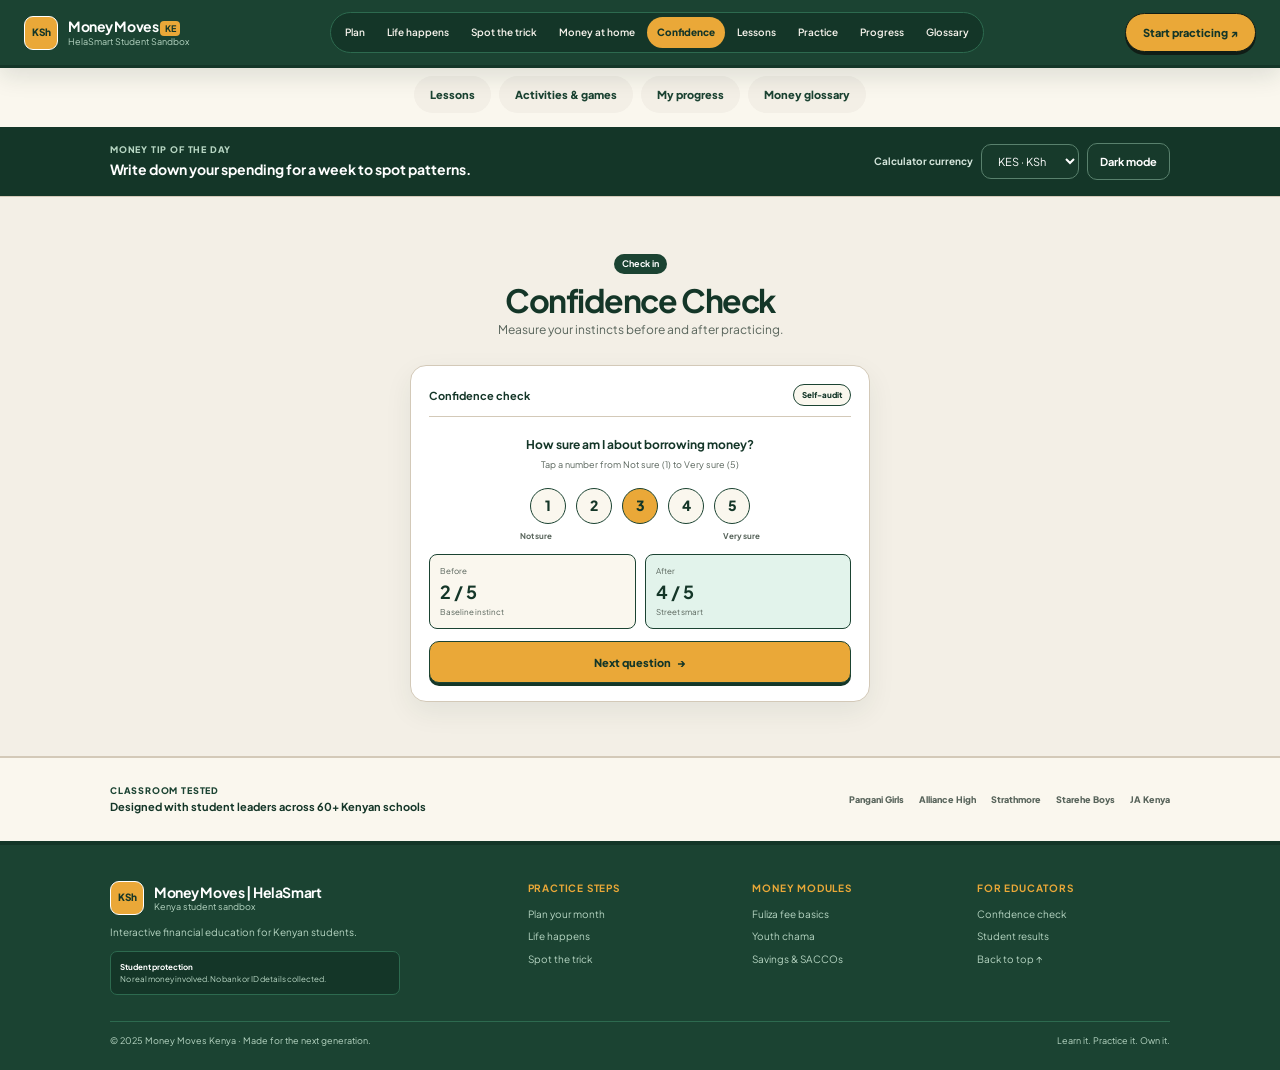
==== commit 854005bd: "Polish Money Moves interface" ====
--- a/confidence.html
+++ b/confidence.html
@@ -20,7 +20,7 @@
       <span class="brand-copy"><strong>Money Moves <span class="country-tag">KE</span></strong><small>HelaSmart Student Sandbox</small></span>
     </a>
     <nav class="desktop-nav" aria-label="Main navigation">
-      <a href="#plan-section">① Plan</a><a href="#life-happens">② Life happens</a><a href="#spot-the-trick">③ Spot the trick</a><a href="#money-at-home">④ Money at home</a><a href="#confidence-check">⑤ Confidence</a><a href="#learning-hub">⑥ Lessons</a><a href="#activities">⑦ Practice</a><a href="#progress-dashboard">⑧ Progress</a><a href="#glossary">⑨ Glossary</a>
+      <a href="#plan-section">Plan</a><a href="#life-happens">Life happens</a><a href="#spot-the-trick">Spot the trick</a><a href="#money-at-home">Money at home</a><a href="#confidence-check">Confidence</a><a href="#learning-hub">Lessons</a><a href="#activities">Practice</a><a href="#progress-dashboard">Progress</a><a href="#glossary">Glossary</a>
     </nav>
     <a class="header-cta" href="#plan-section">Start practicing <span aria-hidden="true">↗</span></a>
   </header>
--- a/style.css
+++ b/style.css
@@ -6,3 +6,67 @@
 .dark-theme .quick-link:not(.active),.dark-theme .button-secondary,.dark-theme .decoder-tab,.dark-theme .scale-button{background:var(--card);color:var(--ink);border-color:var(--line)}.dark-theme .quick-link.active{color:var(--forest-dark)}.dark-theme .note-card,.dark-theme .story-card,.dark-theme .consequence-card,.dark-theme .case-note,.dark-theme .results-card,.dark-theme .quiz-card,.dark-theme .decoder-card,.dark-theme .confidence-card,.dark-theme .budget-card{background:var(--card);color:var(--ink)}.dark-theme .alert-note{background:var(--blush);color:var(--blush-ink)}.dark-theme .money-total,.dark-theme .scenario,.dark-theme .dashed-note,.dark-theme .rule-box,.dark-theme .score-cards>div,.dark-theme .tag-grid span{background:var(--paper-deep);color:var(--ink);border-color:var(--line)}.dark-theme .tag-grid .tag-good{background:var(--mint);color:var(--mint-ink)}.dark-theme .money-total strong,.dark-theme .money-total label,.dark-theme .budget-total strong{color:var(--forest)}.dark-theme .section-heading h2,.dark-theme h1,.dark-theme h2,.dark-theme h3,.dark-theme h4{color:var(--forest)}.dark-theme .kicker,.dark-theme .step-label{color:var(--forest)}
 @media(max-width:420px){.hub-nav{width:calc(100% - 28px);margin-top:10px}.hub-nav a{padding:7px 11px;font-size:10px}.learning-tools{padding:12px 14px}.tool-controls{gap:6px}.tool-controls select,.theme-toggle{font-size:10px}.builder-layout{grid-template-columns:1fr}.pie-wrap{padding:10px}.lesson-player-top{align-items:center}.slide-counter{font-size:10px}.lesson-controls{gap:6px}.lesson-controls .button{min-width:78px;font-size:10px}.flashcard-controls .button{padding:7px;font-size:9px}}
 [hidden]{display:none!important}.desktop-nav a[aria-current="page"]{background:var(--amber);color:var(--forest-dark);font-weight:800}.content-section[tabindex="-1"]{outline:none}body[data-current-page="home"] .hub-nav{margin-top:0}
+
+/* Refined presentation */
+.site-header{box-shadow:0 8px 24px rgba(14,42,29,.12)}
+.desktop-nav{gap:2px;padding:4px;border-radius:999px}
+.desktop-nav a{padding:8px 10px;border-radius:999px;font-size:10px;transition:background .18s ease,color .18s ease}
+.header-cta{border-radius:999px;padding:10px 17px;box-shadow:0 3px 0 #101d16;transition:transform .18s ease,background .18s ease}
+.header-cta:hover{transform:translateY(-1px)}
+.hero{margin-block:30px 24px;padding:58px 38px 44px;border:1px solid var(--line);border-radius:28px;background:radial-gradient(ellipse at 50% 0,rgba(226,243,235,.82),transparent 68%),linear-gradient(145deg,#fffdf8,var(--paper));box-shadow:0 18px 48px rgba(20,54,40,.07)}
+.hero h1{max-width:820px;font-size:clamp(34px,4.7vw,58px);line-height:1.08;letter-spacing:-.06em}
+.hero>p{font-size:14px;line-height:1.75}
+.quick-links{grid-template-columns:repeat(5,minmax(0,1fr));max-width:980px;gap:14px;margin:30px auto 16px}
+.quick-link{min-height:116px;padding:16px 12px;background:var(--card);border:1px solid var(--line);border-radius:16px;box-shadow:0 8px 20px rgba(20,54,40,.08);color:var(--forest);font-size:12px;transition:transform .18s ease,background .18s ease,border-color .18s ease,box-shadow .18s ease}
+.quick-link:hover{transform:translateY(-3px);background:var(--card);border-color:var(--forest);box-shadow:0 14px 28px rgba(20,54,40,.12)}
+.quick-link.active{background:var(--amber);border-color:var(--amber-dark);color:var(--forest-dark);box-shadow:0 8px 20px rgba(126,87,0,.16)}
+.quick-icon{display:grid;place-items:center;width:34px;height:34px;border-radius:12px;background:var(--mint);color:var(--forest);font-size:11px;font-weight:800;letter-spacing:.03em}
+.quick-link.active .quick-icon{background:var(--forest-dark);color:#fff}
+.hero .hero-footnote{margin-top:14px;font-size:11px}
+.hub-nav{justify-content:center;flex-wrap:wrap;margin-top:8px;padding-bottom:14px}
+.hub-nav a{padding:9px 15px;border-color:transparent;background:var(--paper-deep);transition:background .18s ease,border-color .18s ease,transform .18s ease}
+.hub-nav a:hover{transform:translateY(-1px)}
+.content-section{padding:54px 0}
+.section-heading{margin-bottom:25px}
+.section-heading h2{font-size:clamp(24px,3vw,32px);letter-spacing:-.045em}
+.card{border:1px solid var(--line);border-radius:16px;box-shadow:0 10px 28px rgba(20,54,40,.07)}
+.note-card,.alert-note,.case-note{border-radius:14px}
+.button{min-height:42px;border-radius:10px;transition:transform .18s ease,box-shadow .18s ease,background .18s ease}
+.button-primary{box-shadow:0 3px 0 var(--forest-dark)}
+.button-primary:hover{transform:translateY(-1px)}
+.learning-tools{padding:16px 20px}
+.daily-tip strong{font-size:14px;line-height:1.5}
+.tool-controls select,.theme-toggle{border-radius:10px;padding:9px 12px}
+.classroom-strip{padding-block:26px}
+.site-footer{padding-top:36px;padding-bottom:22px}
+.footer-grid{gap:32px;padding-bottom:26px}
+.footer-grid h3{font-size:10px}
+.footer-grid a:not(.brand){font-size:10px}
+.footer-brand>p{font-size:10px}
+.footer-bottom{font-size:9px}
+:focus-visible{outline:3px solid #b76e00;outline-offset:3px}
+body.dark-theme .hero{background:radial-gradient(ellipse at 50% 0,rgba(45,106,79,.22),transparent 68%),linear-gradient(145deg,#17251d,#19271f);border-color:#34483a;box-shadow:0 18px 48px rgba(0,0,0,.18)}
+body.dark-theme .quick-link:not(.active){background:#203228;border-color:#3b5044;color:#edf4ef;box-shadow:0 8px 20px rgba(0,0,0,.16)}
+body.dark-theme .quick-link:not(.active):hover{background:#263b30;border-color:#7da48d}
+body.dark-theme .quick-link:not(.active) .quick-icon{background:#2b4737;color:#c7e2d1}
+body.dark-theme .quick-link.active .quick-icon{background:#0f2118;color:#fff}
+body.dark-theme .hub-nav a{background:#203228;border-color:#3b5044;color:#d8e8de}
+body.dark-theme .hub-nav a:hover{background:#294635}
+body.dark-theme .site-footer{background:#0f2118;border-top-color:#08140d;color:#edf4ef}
+body.dark-theme .site-footer .brand-copy small,body.dark-theme .site-footer .footer-brand>p,body.dark-theme .site-footer .footer-grid a:not(.brand),body.dark-theme .site-footer .footer-bottom{color:#c3d4c9}
+body.dark-theme .site-footer .disclaimer{background:#09170f;border-color:#355642;color:#c3d4c9}
+body.dark-theme .site-footer .disclaimer strong{color:#fff}
+body.dark-theme .site-footer .footer-grid h3{color:#ffcf73}
+body.dark-theme .classroom-strip{background:#17251d;border-color:#30473a}
+body.dark-theme .classroom-strip>div:first-child strong{color:#edf4ef}
+body.dark-theme .school-list{color:#b3c2b8}
+body.dark-theme .step-label,body.dark-theme .dark-pill{background:#2d6a4f;color:#fff}
+body.dark-theme .money-total strong,body.dark-theme .slider-row label,body.dark-theme .confidence-prompt strong,body.dark-theme .score-cards strong,body.dark-theme .scenario p,body.dark-theme .choice-button,body.dark-theme .case-note>p,body.dark-theme .card-topline,body.dark-theme .decoder-content>strong,body.dark-theme .saving-banner strong{color:#edf4ef}
+body.dark-theme .choice-button,body.dark-theme .decoder-tab{background:#1a2921;border-color:#496251}
+body.dark-theme .slider-row{background:#1a2921;border-color:#3b5044}
+body.dark-theme .slider-row.savings-row{background:#243f31;border-color:#527460}
+body.dark-theme .result-tip{background:#1a2921;color:#edf4ef}
+@media(max-width:980px){.desktop-nav{gap:0}.desktop-nav a{padding:7px 8px;font-size:9px}.quick-links{grid-template-columns:repeat(3,minmax(0,1fr));max-width:740px}}
+@media(max-width:760px){.hero{margin-block:18px;padding:42px 22px 32px;border-radius:22px}.hero h1{font-size:clamp(32px,7vw,44px)}.quick-links{grid-template-columns:repeat(3,minmax(0,1fr));gap:10px;margin-top:23px}.quick-link{min-height:102px;padding:12px 8px}.content-section{padding:40px 0}.card{border-radius:14px}.hub-nav{justify-content:flex-start;flex-wrap:nowrap}.daily-tip strong{font-size:13px}.footer-grid{gap:22px}}
+@media(max-width:520px){.hero{margin-block:14px;padding:34px 16px 26px;border-radius:18px}.hero h1{font-size:34px}.hero>p{font-size:12px}.quick-links{grid-template-columns:repeat(2,minmax(0,1fr));gap:9px}.quick-link{min-height:92px;font-size:11px}.quick-link:last-child:nth-child(odd){grid-column:1/-1;justify-self:center;width:calc(50% - 5px)}.content-section{padding:34px 0}.tool-controls label{font-size:10px}.footer-grid{grid-template-columns:1fr 1fr}.footer-bottom{font-size:8px}}
+@media(prefers-reduced-motion:reduce){.quick-link,.hub-nav a,.desktop-nav a,.header-cta,.button{transition:none!important}}
